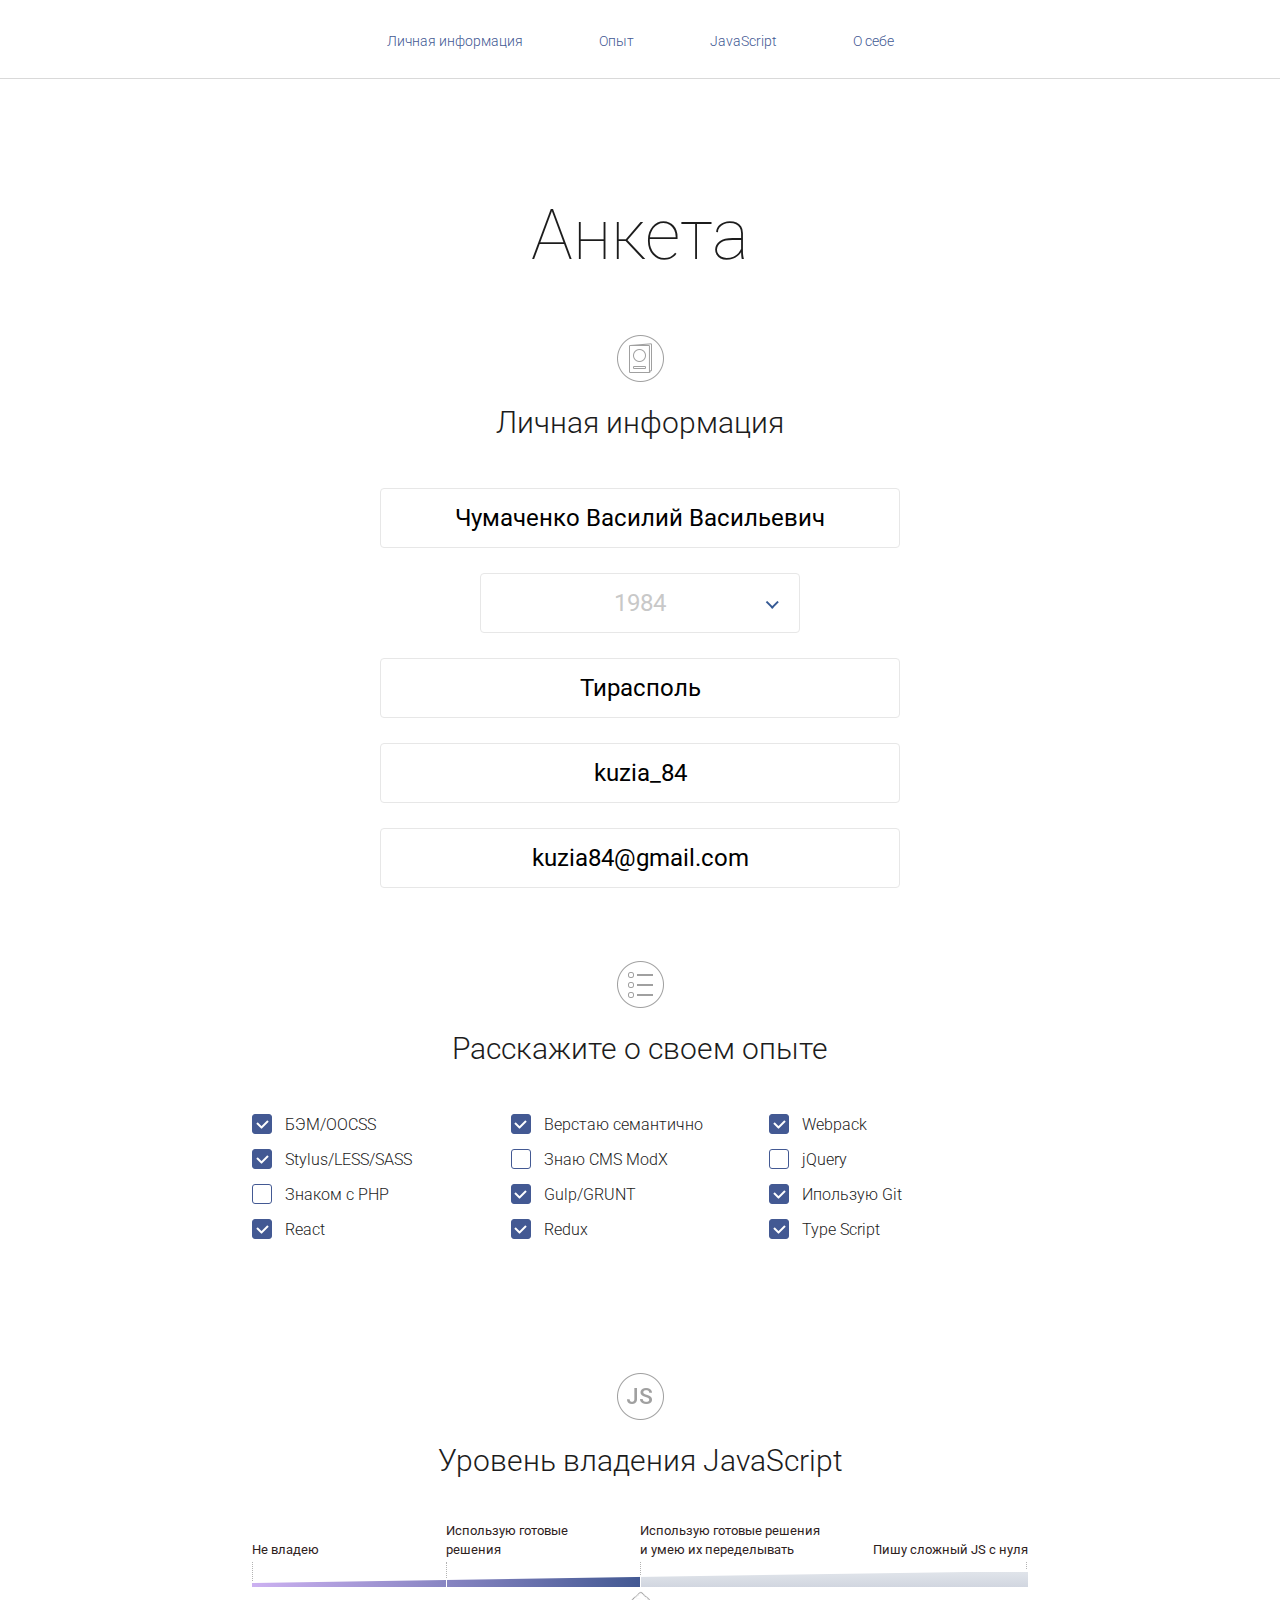
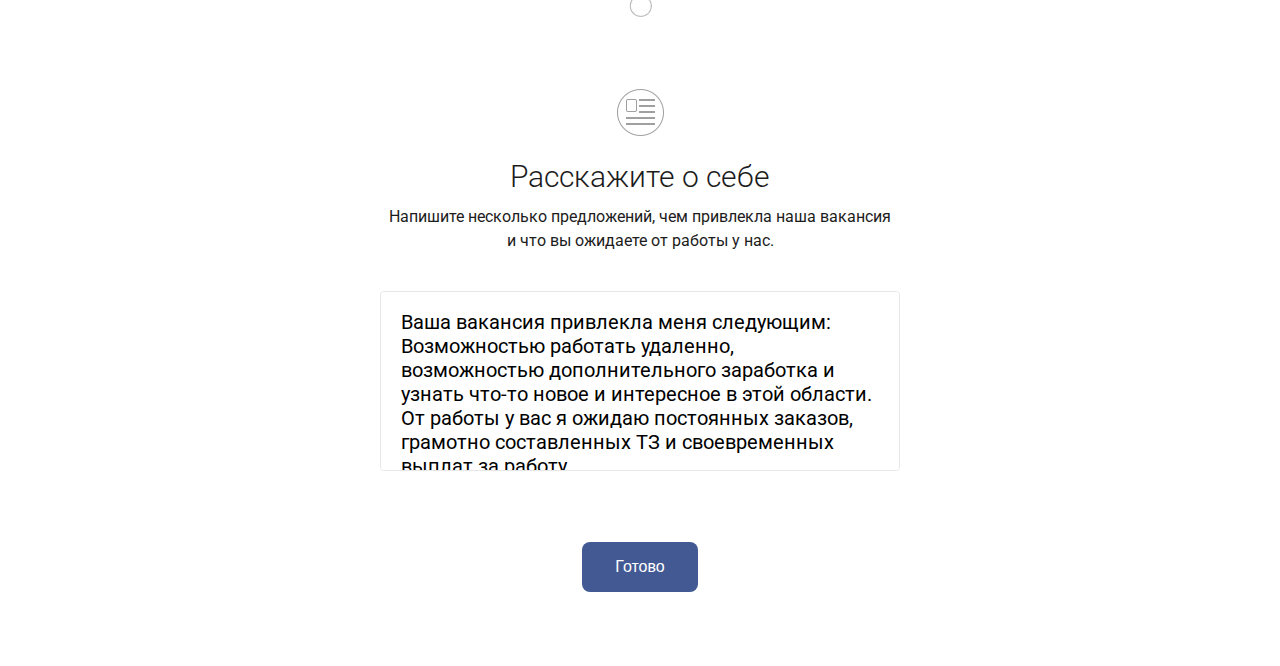
==== one-page.kz-test/index.html @ 06159cec "first commit" ====
<!DOCTYPE html><html lang="ru"><head>    <meta charset="UTF-8">    <meta name="viewport" content="width=device-width, initial-scale=1.0">    <title>One-page.kz test</title>    <link rel="icon" href="./favicon.ico" type="image/x-icon">    <link href="https://fonts.googleapis.com/css2?family=Montserrat:wght@400;500;600;700;800&display=swap"        rel="stylesheet">    <link rel="stylesheet" href="css/style.min.css"></head><body>    <header class="header">    <nav class="header__nav nav-header">        <div class="container">            <button class="nav-header__button burger-btn"><span class="nav-header__button--icon"></span></button>            <div class="nav-header__nav-container">                <ul class="nav-header__nav nav-list">                    <li class="nav-list__item">                        <a href="#" data-goto=".personal-info" class="nav-list__link">Личная информация</a>                    </li>                    <li class="nav-list__item">                        <a href="#" data-goto=".experience" class="nav-list__link">Опыт</a>                    </li>                    <li class="nav-list__item">                        <a href="#" data-goto=".js-exp" class="nav-list__link">JavaScript</a>                    </li>                    <li class="nav-list__item">                        <a href="#" data-goto=".about" class="nav-list__link">О себе</a>                    </li>                </ul>            </div>        </div>    </nav></header>    <main class="page-content">        <form class="main-form">            <section class="page-content__title">                <div class="container">                    <h1>Анкета</h1>                </div>            </section>            <section class="page-content__section content-section personal-info" id="info">                <div class="container">                    <div class="content-section__icon">                        <picture><source srcset="./img/icon1.webp" type="image/webp"><img src="./img/icon1.png" alt="personal info"></picture>                    </div>                    <div class="content-section__title">                        <h3>Личная информация</h3>                    </div>                    <div class="personal-info__form info-form">                        <div class="info-form__item">                            <input type="text" name="user-name" class="info-form__input" placeholder="ФИО"                                value="Чумаченко Василий Васильевич">                        </div>                        <div class="info-form__item">                            <div class="info-form__select custom-select">                                <select>                                    <option disabled>Год рождения</option>                                    <option value="1998">1998</option>                                    <option value="1997">1997</option>                                    <option value="1996">1996</option>                                    <option value="1995">1995</option>                                    <option value="1994">1994</option>                                    <option value="1993">1993</option>                                    <option value="1992">1992</option>                                    <option value="1991">1991</option>                                    <option value="1990">1900</option>                                    <option value="1989">1989</option>                                    <option value="1988">1988</option>                                    <option value="1987">1987</option>                                    <option value="1986">1986</option>                                    <option value="1985">1985</option>                                    <option selected value="1984">1984</option>                                </select>                            </div>                        </div>                        <div class="info-form__item">                            <input type="text" name="user-city" class="info-form__input" placeholder="Место проживания"                                value="Тирасполь">                        </div>                        <div class="info-form__item">                            <input type="text" name="user-skype" class="info-form__input" placeholder="Skype"                                value="kuzia_84">                        </div>                        <div class="info-form__item">                            <input type="email" name="user-email" class="info-form__input" placeholder="E-mail"                                value="kuzia84@gmail.com">                        </div>                    </div>                </div>            </section>            <section class="page-content__section content-section experience" id="exp">                <div class="container">                    <div class="content-section__icon">                        <picture><source srcset="./img/icon2.webp" type="image/webp"><img src="./img/icon2.png" alt="experience"></picture>                    </div>                    <div class="content-section__title">                        <h3>Расскажите о своем опыте</h3>                    </div>                    <div class="experience__form exp-form">                        <ul class="exp-form__list">                            <li class="exp-form__item">                                <div class="check">                                    <label class="check__label">                                        <input type="checkbox" value="bem" class="check__input" checked>                                        <span class="check__box"></span>                                        БЭМ/OOCSS                                    </label>                                </div>                            </li>                            <li class="exp-form__item">                                <div class="check">                                    <label class="check__label">                                        <input type="checkbox" value="semantic" class="check__input" checked>                                        <span class="check__box"></span>                                        Верстаю семантично                                    </label>                                </div>                            </li>                            <li class="exp-form__item">                                <div class="check">                                    <label class="check__label">                                        <input type="checkbox" value="webpack" class="check__input" checked>                                        <span class="check__box"></span>                                        Webpack                                    </label>                                </div>                            </li>                            <li class="exp-form__item">                                <div class="check">                                    <label class="check__label">                                        <input type="checkbox" value="sass" class="check__input" checked>                                        <span class="check__box"></span>                                        Stylus/LESS/SASS                                    </label>                                </div>                            </li>                            <li class="exp-form__item">                                <div class="check">                                    <label class="check__label">                                        <input type="checkbox" value="cms" class="check__input">                                        <span class="check__box"></span>                                        Знаю CMS ModX                                    </label>                                </div>                            </li>                            <li class="exp-form__item">                                <div class="check">                                    <label class="check__label">                                        <input type="checkbox" value="jquery" class="check__input">                                        <span class="check__box"></span>                                        jQuery                                    </label>                                </div>                            </li>                            <li class="exp-form__item">                                <div class="check">                                    <label class="check__label">                                        <input type="checkbox" value="php" class="check__input">                                        <span class="check__box"></span>                                        Знаком с PHP                                    </label>                                </div>                            </li>                            <li class="exp-form__item">                                <div class="check">                                    <label class="check__label">                                        <input type="checkbox" value="gulp" class="check__input" checked>                                        <span class="check__box"></span>                                        Gulp/GRUNT                                    </label>                                </div>                            </li>                            <li class="exp-form__item">                                <div class="check">                                    <label class="check__label">                                        <input type="checkbox" value="git" class="check__input" checked>                                        <span class="check__box"></span>                                        Ипользую Git                                    </label>                                </div>                            </li>                            <li class="exp-form__item">                                <div class="check">                                    <label class="check__label">                                        <input type="checkbox" value="react" class="check__input" checked>                                        <span class="check__box"></span>                                        React                                    </label>                                </div>                            </li>                            <li class="exp-form__item">                                <div class="check">                                    <label class="check__label">                                        <input type="checkbox" value="redux" class="check__input" checked>                                        <span class="check__box"></span>                                        Redux                                    </label>                                </div>                            </li>                            <li class="exp-form__item">                                <div class="check">                                    <label class="check__label">                                        <input type="checkbox" value="typescript" class="check__input" checked>                                        <span class="check__box"></span>                                        Type Script                                    </label>                                </div>                            </li>                        </ul>                    </div>                </div>            </section>            <section class="page-content__section content-section js-exp" id="js">                <div class="container">                    <div class="row">                        <div class="col">                            <div class="content-section__icon">                                <picture><source srcset="./img/icon3.webp" type="image/webp"><img src="./img/icon3.png" alt="js experience"></picture>                            </div>                            <div class="content-section__title">                                <h3>Уровень владения JavaScript</h3>                            </div>                            <div class="js-exp__description description-js">                                <ul class="description-js__list">                                    <li class="description-js__item">Не владею</li>                                    <li class="description-js__item">Использую готовые <br> решения</li>                                    <li class="description-js__item">                                        Использую готовые решения <br> и умею их переделывать                                    </li>                                    <li class="description-js__item">Пишу сложный JS с нуля</li>                                </ul>                            </div>                        </div>                        <div class="js-exp__range">                            <input type="text" class="js-range-slider" name="my_range" value="" />                        </div>                    </div>                </div>            </section>            <section class="page-content__section content-section about" id="about">                <div class="container">                    <div class="row">                        <div class="col">                            <div class="content-section__icon">                                <picture><source srcset="./img/icon4.webp" type="image/webp"><img src="./img/icon4.png" alt="about"></picture>                            </div>                            <div class="content-section__title">                                <h3>Расскажите о себе</h3>                            </div>                            <div class="about__note">Напишите несколько предложений, чем привлекла наша вакансия <br> и                                что вы ожидаете от работы у нас.                            </div>                            <div class="about__text-area">                                <textarea name="about" id="bout-text"                                    placeholder="Понравилась тем, что...">Ваша вакансия привлекла меня следующим: Возможностью работать удаленно, возможностью дополнительного заработка и узнать что-то новое и интересное в этой области. От работы у вас я ожидаю постоянных заказов, грамотно составленных ТЗ и своевременных выплат за работу</textarea>                            </div>                        </div>                    </div>                </div>            </section>            <div class="main-form__btn"><button type="submit" class="btn-primary">Готово</button></div>        </form>    </main>    <footer class="footer"></footer>        <!--jQuery-->    <script src="https://cdnjs.cloudflare.com/ajax/libs/jquery/3.4.1/jquery.min.js"></script>    <script src="js/script.min.js"></script></body></html>
---- one-page.kz-test/css/style.min.css ----
@charset "UTF-8";@import url('https://fonts.googleapis.com/css2?family=Roboto:wght@100; 300;400&display=swap');.irs{position:relative;display:block;-webkit-touch-callout:none;-webkit-user-select:none;-moz-user-select:none;-ms-user-select:none;user-select:none;font-size:12px;font-family:Arial,sans-serif}.irs-line{position:relative;display:block;overflow:hidden;outline:0!important}.irs-bar{position:absolute;display:block;left:0;width:0}.irs-shadow{position:absolute;display:none;left:0;width:0}.irs-handle{position:absolute;display:block;box-sizing:border-box;cursor:default;z-index:1}.irs-handle.type_last{z-index:2}.irs-max,.irs-min{position:absolute;display:block;cursor:default}.irs-min{left:0}.irs-max{right:0}.irs-from,.irs-single,.irs-to{position:absolute;display:block;top:0;left:0;cursor:default;white-space:nowrap}.irs-grid{position:absolute;display:none;bottom:0;left:0;width:100%;height:20px}.irs-with-grid .irs-grid{display:block}.irs-grid-pol{position:absolute;top:0;left:0;width:1px;height:8px;background:#000}.irs-grid-pol.small{height:4px}.irs-grid-text{position:absolute;bottom:0;left:0;white-space:nowrap;text-align:center;font-size:9px;line-height:9px;padding:0 3px;color:#000}.irs-disable-mask{position:absolute;display:block;top:0;left:-1%;width:102%;height:100%;cursor:default;background:rgba(0,0,0,0);z-index:2}.lt-ie9 .irs-disable-mask{background:#000;cursor:not-allowed}.irs-disabled{opacity:.4}.irs-hidden-input{position:absolute!important;display:block!important;top:0!important;left:0!important;width:0!important;height:0!important;font-size:0!important;line-height:0!important;padding:0!important;margin:0!important;overflow:hidden;outline:0!important;z-index:-9999!important;background:0 0!important;border-style:solid!important;border-color:transparent!important}.irs--flat{height:40px}.irs--flat.irs-with-grid{height:60px}.irs--flat .irs-line{top:25px;height:12px;background-color:#e1e4e9;border-radius:4px}.irs--flat .irs-bar{top:25px;height:12px;background-color:#ed5565}.irs--flat .irs-bar--single{border-radius:4px 0 0 4px}.irs--flat .irs-shadow{height:1px;bottom:16px;background-color:#e1e4e9}.irs--flat .irs-handle{top:22px;width:16px;height:18px;background-color:transparent}.irs--flat .irs-handle>i:first-child{position:absolute;display:block;top:0;left:50%;width:2px;height:100%;margin-left:-1px;background-color:#da4453}.irs--flat .irs-handle.state_hover>i:first-child,.irs--flat .irs-handle:hover>i:first-child{background-color:#a43540}.irs--flat .irs-max,.irs--flat .irs-min{top:0;padding:1px 3px;color:#999;font-size:10px;line-height:1.333;text-shadow:none;background-color:#e1e4e9;border-radius:4px}.irs--flat .irs-from,.irs--flat .irs-single,.irs--flat .irs-to{color:#fff;font-size:10px;line-height:1.333;text-shadow:none;padding:1px 5px;background-color:#ed5565;border-radius:4px}.irs--flat .irs-from:before,.irs--flat .irs-single:before,.irs--flat .irs-to:before{position:absolute;display:block;content:"";bottom:-6px;left:50%;width:0;height:0;margin-left:-3px;overflow:hidden;border:3px solid transparent;border-top-color:#ed5565}.irs--flat .irs-grid-pol{background-color:#e1e4e9}.irs--flat .irs-grid-text{color:#999}.irs--big{height:55px}.irs--big.irs-with-grid{height:70px}.irs--big .irs-line{top:33px;height:12px;background-color:#fff;background:linear-gradient(to bottom,#ddd -50%,#fff 150%);border:1px solid #ccc;border-radius:12px}.irs--big .irs-bar{top:33px;height:12px;background-color:#92bce0;border:1px solid #428bca;background:linear-gradient(to bottom,#fff 0,#428bca 30%,#b9d4ec 100%);box-shadow:inset 0 0 1px 1px rgba(255,255,255,.5)}.irs--big .irs-bar--single{border-radius:12px 0 0 12px}.irs--big .irs-shadow{height:1px;bottom:16px;background-color:rgba(66,139,202,.5)}.irs--big .irs-handle{top:25px;width:30px;height:30px;border:1px solid rgba(0,0,0,.3);background-color:#cbcfd5;background:linear-gradient(to bottom,#fff 0,#b4b9be 30%,#fff 100%);box-shadow:1px 1px 2px rgba(0,0,0,.2),inset 0 0 3px 1px #fff;border-radius:30px}.irs--big .irs-handle.state_hover,.irs--big .irs-handle:hover{border-color:rgba(0,0,0,.45);background-color:#939ba7;background:linear-gradient(to bottom,#fff 0,#919ba5 30%,#fff 100%)}.irs--big .irs-max,.irs--big .irs-min{top:0;padding:1px 5px;color:#fff;text-shadow:none;background-color:#9f9f9f;border-radius:3px}.irs--big .irs-from,.irs--big .irs-single,.irs--big .irs-to{color:#fff;text-shadow:none;padding:1px 5px;background-color:#428bca;background:linear-gradient(to bottom,#428bca 0,#3071a9 100%);border-radius:3px}.irs--big .irs-grid-pol{background-color:#428bca}.irs--big .irs-grid-text{color:#428bca}.irs--modern{height:55px}.irs--modern.irs-with-grid{height:55px}.irs--modern .irs-line{top:25px;height:5px;background-color:#d1d6e0;background:linear-gradient(to bottom,#e0e4ea 0,#d1d6e0 100%);border:1px solid #a3adc1;border-bottom-width:0;border-radius:5px}.irs--modern .irs-bar{top:25px;height:5px;background:#20b426;background:linear-gradient(to bottom,#20b426 0,#18891d 100%)}.irs--modern .irs-bar--single{border-radius:5px 0 0 5px}.irs--modern .irs-shadow{height:1px;bottom:21px;background-color:rgba(209,214,224,.5)}.irs--modern .irs-handle{top:37px;width:12px;height:13px;border:1px solid #a3adc1;border-top-width:0;box-shadow:1px 1px 1px rgba(0,0,0,.1);border-radius:0 0 3px 3px}.irs--modern .irs-handle>i:nth-child(1){position:absolute;display:block;top:-4px;left:1px;width:6px;height:6px;border:1px solid #a3adc1;background:#fff;transform:rotate(45deg)}.irs--modern .irs-handle>i:nth-child(2){position:absolute;display:block;box-sizing:border-box;top:0;left:0;width:10px;height:12px;background:#e9e6e6;background:linear-gradient(to bottom,#fff 0,#e9e6e6 100%);border-radius:0 0 3px 3px}.irs--modern .irs-handle>i:nth-child(3){position:absolute;display:block;box-sizing:border-box;top:3px;left:3px;width:4px;height:5px;border-left:1px solid #a3adc1;border-right:1px solid #a3adc1}.irs--modern .irs-handle.state_hover,.irs--modern .irs-handle:hover{border-color:#7685a2;background:#c3c7cd;background:linear-gradient(to bottom,#fff 0,#919ba5 30%,#fff 100%)}.irs--modern .irs-handle.state_hover>i:nth-child(1),.irs--modern .irs-handle:hover>i:nth-child(1){border-color:#7685a2}.irs--modern .irs-handle.state_hover>i:nth-child(3),.irs--modern .irs-handle:hover>i:nth-child(3){border-color:#48536a}.irs--modern .irs-max,.irs--modern .irs-min{top:0;font-size:10px;line-height:1.333;text-shadow:none;padding:1px 5px;color:#fff;background-color:#d1d6e0;border-radius:5px}.irs--modern .irs-from,.irs--modern .irs-single,.irs--modern .irs-to{font-size:10px;line-height:1.333;text-shadow:none;padding:1px 5px;background-color:#20b426;color:#fff;border-radius:5px}.irs--modern .irs-from:before,.irs--modern .irs-single:before,.irs--modern .irs-to:before{position:absolute;display:block;content:"";bottom:-6px;left:50%;width:0;height:0;margin-left:-3px;overflow:hidden;border:3px solid transparent;border-top-color:#20b426}.irs--modern .irs-grid{height:25px}.irs--modern .irs-grid-pol{background-color:#dedede}.irs--modern .irs-grid-text{color:silver;font-size:13px}.irs--sharp{height:50px;font-size:12px;line-height:1}.irs--sharp.irs-with-grid{height:57px}.irs--sharp .irs-line{top:30px;height:2px;background-color:#000;border-radius:2px}.irs--sharp .irs-bar{top:30px;height:2px;background-color:#ee22fa}.irs--sharp .irs-bar--single{border-radius:2px 0 0 2px}.irs--sharp .irs-shadow{height:1px;bottom:21px;background-color:rgba(0,0,0,.5)}.irs--sharp .irs-handle{top:25px;width:10px;height:10px;background-color:#a804b2}.irs--sharp .irs-handle>i:first-child{position:absolute;display:block;top:100%;left:0;width:0;height:0;border:5px solid transparent;border-top-color:#a804b2}.irs--sharp .irs-handle.state_hover,.irs--sharp .irs-handle:hover{background-color:#000}.irs--sharp .irs-handle.state_hover>i:first-child,.irs--sharp .irs-handle:hover>i:first-child{border-top-color:#000}.irs--sharp .irs-max,.irs--sharp .irs-min{color:#fff;font-size:14px;line-height:1;top:0;padding:3px 4px;opacity:.4;background-color:#a804b2;border-radius:2px}.irs--sharp .irs-from,.irs--sharp .irs-single,.irs--sharp .irs-to{font-size:14px;line-height:1;text-shadow:none;padding:3px 4px;background-color:#a804b2;color:#fff;border-radius:2px}.irs--sharp .irs-from:before,.irs--sharp .irs-single:before,.irs--sharp .irs-to:before{position:absolute;display:block;content:"";bottom:-6px;left:50%;width:0;height:0;margin-left:-3px;overflow:hidden;border:3px solid transparent;border-top-color:#a804b2}.irs--sharp .irs-grid{height:25px}.irs--sharp .irs-grid-pol{background-color:#dedede}.irs--sharp .irs-grid-text{color:silver;font-size:13px}.irs--round{height:50px}.irs--round.irs-with-grid{height:65px}.irs--round .irs-line{top:36px;height:4px;background-color:#dee4ec;border-radius:4px}.irs--round .irs-bar{top:36px;height:4px;background-color:#006cfa}.irs--round .irs-bar--single{border-radius:4px 0 0 4px}.irs--round .irs-shadow{height:4px;bottom:21px;background-color:rgba(222,228,236,.5)}.irs--round .irs-handle{top:26px;width:24px;height:24px;border:4px solid #006cfa;background-color:#fff;border-radius:24px;box-shadow:0 1px 3px rgba(0,0,255,.3)}.irs--round .irs-handle.state_hover,.irs--round .irs-handle:hover{background-color:#f0f6ff}.irs--round .irs-max,.irs--round .irs-min{color:#333;font-size:14px;line-height:1;top:0;padding:3px 5px;background-color:rgba(0,0,0,.1);border-radius:4px}.irs--round .irs-from,.irs--round .irs-single,.irs--round .irs-to{font-size:14px;line-height:1;text-shadow:none;padding:3px 5px;background-color:#006cfa;color:#fff;border-radius:4px}.irs--round .irs-from:before,.irs--round .irs-single:before,.irs--round .irs-to:before{position:absolute;display:block;content:"";bottom:-6px;left:50%;width:0;height:0;margin-left:-3px;overflow:hidden;border:3px solid transparent;border-top-color:#006cfa}.irs--round .irs-grid{height:25px}.irs--round .irs-grid-pol{background-color:#dedede}.irs--round .irs-grid-text{color:silver;font-size:13px}.irs--square{height:50px}.irs--square.irs-with-grid{height:60px}.irs--square .irs-line{top:31px;height:4px;background-color:#dedede}.irs--square .irs-bar{top:31px;height:4px;background-color:#000}.irs--square .irs-shadow{height:2px;bottom:21px;background-color:#dedede}.irs--square .irs-handle{top:25px;width:16px;height:16px;border:3px solid #000;background-color:#fff;transform:rotate(45deg)}.irs--square .irs-handle.state_hover,.irs--square .irs-handle:hover{background-color:#f0f6ff}.irs--square .irs-max,.irs--square .irs-min{color:#333;font-size:14px;line-height:1;top:0;padding:3px 5px;background-color:rgba(0,0,0,.1)}.irs--square .irs-from,.irs--square .irs-single,.irs--square .irs-to{font-size:14px;line-height:1;text-shadow:none;padding:3px 5px;background-color:#000;color:#fff}.irs--square .irs-grid{height:25px}.irs--square .irs-grid-pol{background-color:#dedede}.irs--square .irs-grid-text{color:silver;font-size:11px}:root{--white:#fff;--black:#000;--black-text:#1c1c1c;--brown-text:#2e211c;--blue:#435993;--light-blue:#e9efff;--gray:#d9d9d9;--gray2:#b3b3b3;--gray-text:#c8c8c8;--light-gray:#e7e7e7}body{font-family:Roboto,sans-serif;margin:0;padding:0;line-height:1;color:#1c1c1c;background:#fff}li,p,ul{list-style:none;margin:0;padding:0}img{max-width:100%}a{color:#435993;transition:.3s ease-in-out}a:active{color:#1c1c1c}*{box-sizing:border-box}.container{width:100%;margin:0 auto;padding:0 8px}.page-content__title{padding-top:121px}.page-content__title h1{text-align:center;font-size:70px;font-weight:100;line-height:1;margin:0}.main-form{padding-bottom:74px}.main-form__btn{text-align:center}.btn-primary{font-size:16px;font-weight:300;color:#fff;background-color:#435993;border:none;border-radius:8px;height:50px;padding:0 33px;cursor:pointer}.content-section__icon{text-align:center;margin-bottom:23px}.content-section__title h3{font-size:30px;font-weight:300;text-align:center;line-height:1;margin:0}.personal-info{padding-top:65px}.personal-info__form{max-width:520px;margin:50px auto 0}.info-form__item{margin-bottom:25px}.info-form__input{width:100%;height:60px;border:1px solid #e7e7e7;border-radius:4px;text-align:center;font-size:24px;font-family:Roboto,sans-serif}.info-form__input::-moz-placeholder{color:#c8c8c8;opacity:1}.info-form__input:-ms-input-placeholder{color:#c8c8c8;opacity:1}.info-form__input::-ms-input-placeholder{color:#c8c8c8;opacity:1}.info-form__input::placeholder{color:#c8c8c8;opacity:1}.info-form__input:-ms-input-placeholder{color:#c8c8c8}.info-form__input::-ms-input-placeholder{color:#c8c8c8}.info-form__select{max-width:320px;margin:0 auto}.custom-select{position:relative;font-family:Roboto,sans-serif}.custom-select select{display:none}.select-selected{background-color:#fff}.select-selected:after{position:absolute;content:"";top:26px;right:20px;width:14px;height:9px;background:url(../img/arr-d.png) center/cover no-repeat;transition:.3s ease-in-out}.select-selected.select-arrow-active:after{transform:rotate(180deg)}.select-selected{height:60px;border:1px solid #e7e7e7;border-radius:4px;display:flex;align-items:center;justify-content:center;font-size:24px;color:#c8c8c8;cursor:pointer;z-index:100;position:relative}.select-items div{color:#435993;font-size:20px;font-weight:300;line-height:36px;text-align:center;padding:0;cursor:pointer}.select-items{position:absolute;top:calc(100% + 1px);left:0;right:0;z-index:99;border-radius:4px;box-shadow:3px 0 8px rgba(0,0,0,.2);background-color:#fff;padding:26px 6px}.select-items-wrapper{max-height:248px;overflow:auto;scrollbar-width:thin;scrollbar-color:#d9d9d9 #fff}.select-items-wrapper::-webkit-scrollbar{width:4px}.select-items-wrapper::-webkit-scrollbar-track{background:#fff}.select-items-wrapper::-webkit-scrollbar-thumb{background-color:#d9d9d9;border-radius:20px}.select-hide{display:none}.experience{padding-top:48px}.experience__form{margin-top:43px}.exp-form__list{display:flex;flex-wrap:wrap}.exp-form__item{flex:0 0 33.333333333%}.check__label{position:relative;display:inline-block;padding-left:33px;font-size:16px;font-weight:300;line-height:35px;cursor:pointer}.check__label:hover .check__box{background-color:#e9efff}.check__box{position:absolute;margin-left:-33px;margin-top:7px;width:20px;height:20px;border:1px solid #435993;border-radius:3px;transition:.3s ease-in-out;background:center #fff}.check__input{position:absolute;width:1px;height:1px;margin:-1px;border:0;padding:0;clip:rect(0 0 0 0);overflow:hidden}.check__input:checked+.check__box{background:url(../img/ch-box.png) center no-repeat #435993}.check__input:focus+.check__box{box-shadow:0 0 0 1px #1c1c1c}.js-exp{padding-top:126px}.js-exp__description{margin-top:45px}.js-exp__range{position:relative;margin-top:-12px}.js-exp__range::before{content:"";position:absolute;top:24px;width:auto;max-width:100%;height:0;border-top:12px solid #fff;border-right:776px solid transparent;z-index:1}.js-exp__range input[type=range]{width:100%}.js-exp__range .irs--modern .irs-bar,.js-exp__range .irs--modern .irs-line{border:none;height:15px;border-radius:0}.js-exp__range .irs--modern .irs-line{background-color:#c8c8c8}.js-exp__range .irs--modern .irs-bar{background:linear-gradient(to right,#ccb1f1 0,#435993 100%)}.js-exp__range .irs--modern .irs-handle{top:29px;width:23px;height:26px;border:none;box-shadow:none;position:relative;background:url(../img/range.png) center/cover no-repeat}.js-exp__range .irs--modern .irs-handle i{display:none}.description-js__list{display:flex}.description-js__item{flex:0 0 25%;font-size:13px;line-height:19px;color:#2e211c;display:flex;align-items:flex-end;position:relative}.description-js__item::before{content:"";position:absolute;top:calc(100% + 3px);width:1px;height:19px;border-left:1px dotted #b3b3b3;z-index:10}.description-js__item:nth-child(2)::before{height:16px}.description-js__item:nth-child(2)::after{content:"";position:absolute;left:0;top:calc(100% + 3px);width:1px;height:25px;background-color:#fff;z-index:9}.description-js__item:nth-child(3)::before{height:13px}.description-js__item:nth-child(3)::after{content:"";position:absolute;left:0;top:calc(100% + 3px);width:1px;height:25px;background-color:#fff;z-index:9}.description-js__item:nth-child(4)::before{height:7px;right:0}.description-js__item:last-child{justify-content:flex-end}.about{padding-top:87px}.about__note{font-size:16px;line-height:24px;text-align:center;margin-top:13px}.about__text-area{max-width:520px;margin:38px auto 68px}.about__text-area textarea{font-family:Roboto,sans-serif;font-size:20px;padding:18px 20px;width:100%;resize:none;height:180px;border:1px solid #e7e7e7;border-radius:4px}.header{border-bottom:1px solid #d9d9d9;padding:26px 0 22px}.nav-header__button{display:none;border:1px solid #d9d9d9;border-radius:4px;padding:12px 6px;background-color:#fff;align-items:center;justify-content:center;cursor:pointer}.nav-header__button.active .nav-header__button--icon{background-color:transparent}.nav-header__button.active .nav-header__button--icon::before{transform:rotate(45deg);top:0}.nav-header__button.active .nav-header__button--icon::after{transform:rotate(-45deg);bottom:0}.nav-header__button--icon{position:relative;display:block;width:14px;height:2px;background-color:#e7e7e7}.nav-header__button--icon::after,.nav-header__button--icon::before{position:absolute;content:"";width:14px;height:2px;background-color:#e7e7e7;left:0;transition:.3s ease-in-out}.nav-header__button--icon::before{top:-6px}.nav-header__button--icon::after{bottom:-6px}.nav-list{position:relative;display:flex;flex-wrap:wrap;align-items:center;justify-content:center}.nav-list__item{margin:0 30px}.nav-list__link{color:var(--blue);font-size:14px;font-weight:300;text-decoration:none;padding:8px;display:block}.nav-list__link:hover{color:#1c1c1c}.nav-list__link.active{color:#1c1c1c}@media (min-width:800px){.container{max-width:792px}}@media (max-width:992px){.nav-header__button{display:inline-flex}.nav-header__nav-container{display:none}.nav-header__nav-container.show{display:block}.nav-list__item{margin:0 8px;flex:1 1 100%}.nav-list__link{text-align:center}}@media (max-width:768px){.js-exp__range::before{border-right:calc(100vw - 16px) solid transparent}}@media (max-width:568px){.exp-form__item{flex:0 0 50%}}@media (max-width:414px){.description-js__item{font-size:10px;line-height:1.4;padding-right:5px}}@media (max-width:400px){.exp-form__item{flex:1 1 100%}}.webp .select-selected:after{background:url(../img/arr-d.webp) center/cover no-repeat}.webp .check__input:checked+.check__box{background:url(../img/ch-box.webp) center no-repeat #435993}.webp .js-exp__range .irs--modern .irs-handle{background:url(../img/range.webp) center/cover no-repeat}
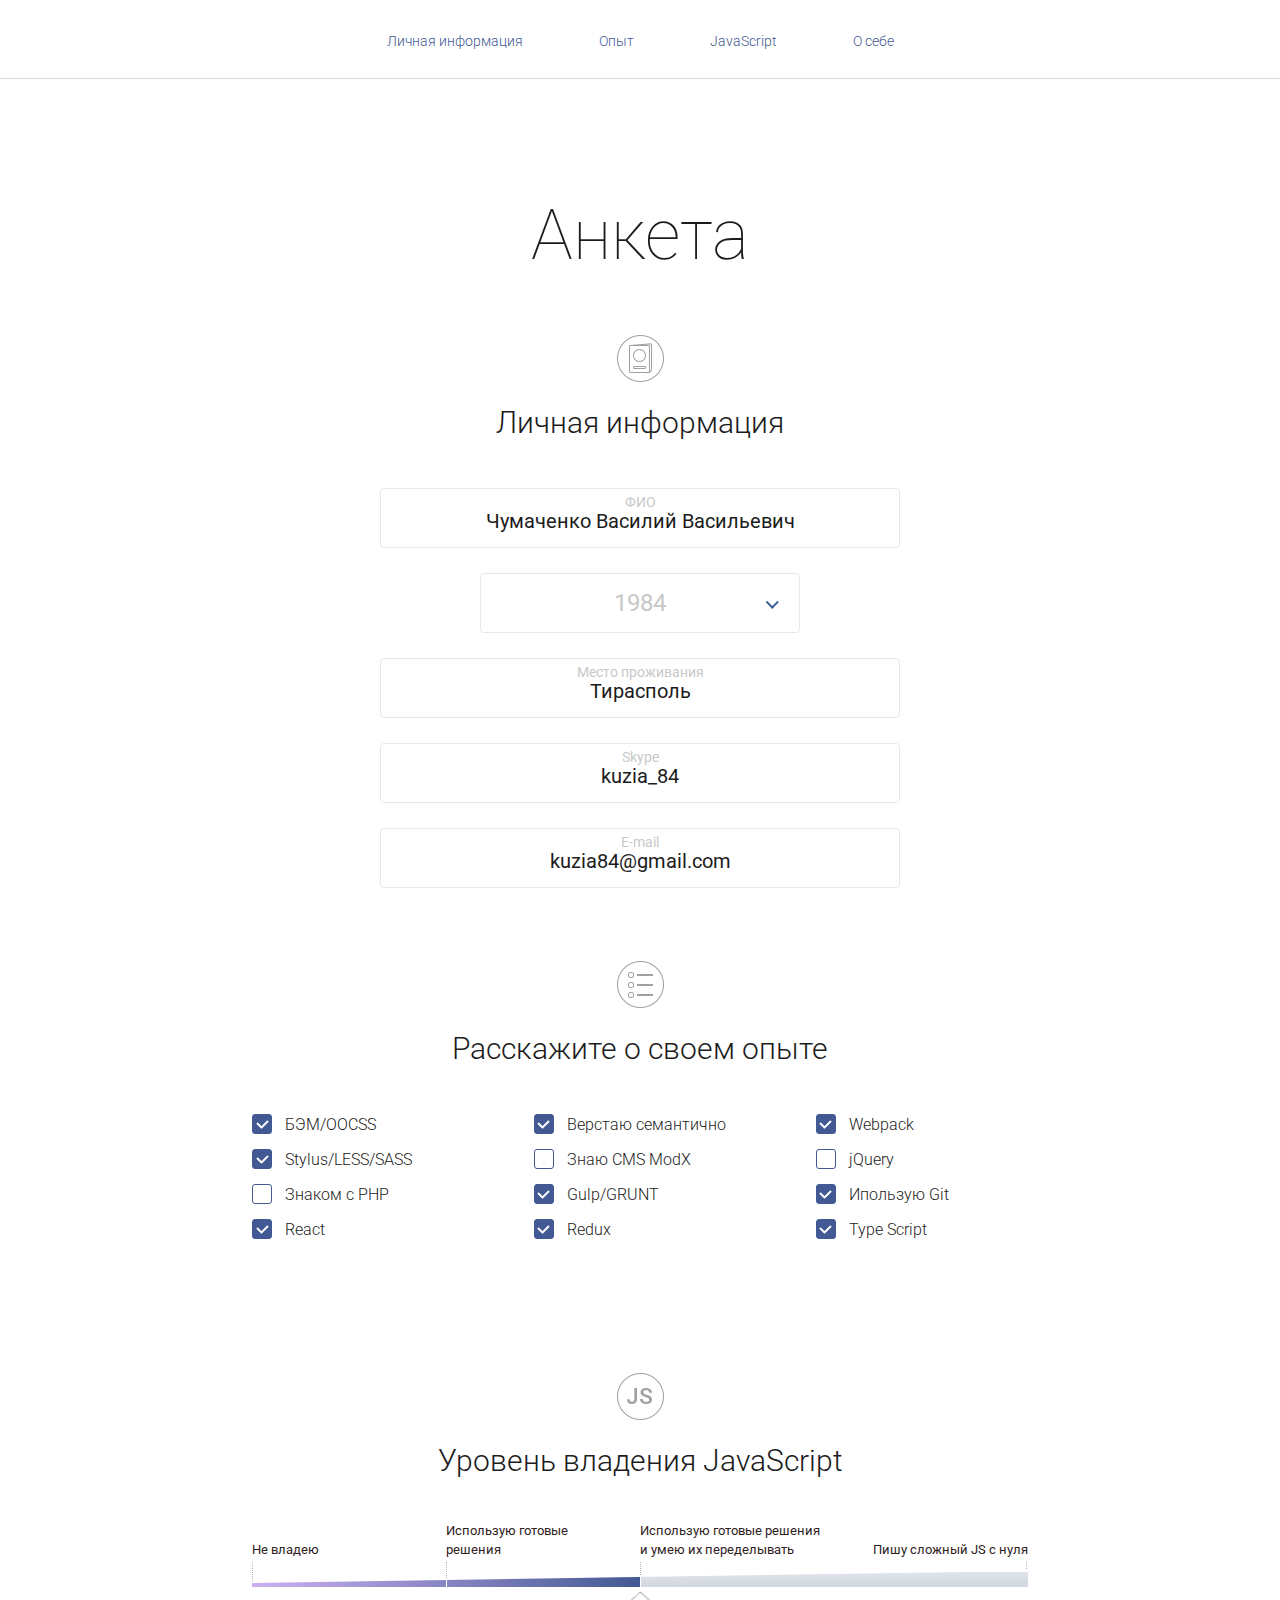
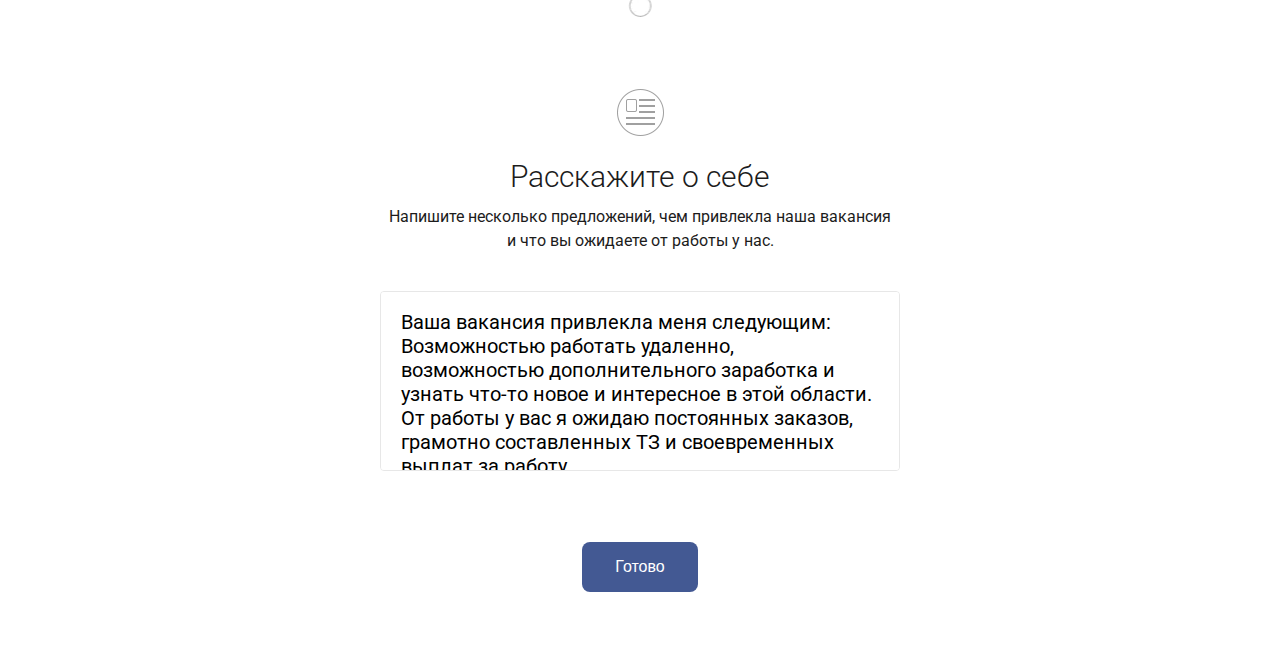
==== commit 848611d1: "bug fixed:" ====
--- a/one-page.kz-test/index.html
+++ b/one-page.kz-test/index.html
@@ -52,8 +52,9 @@
                     </div>                     <div class="personal-info__form info-form">                         <div class="info-form__item">-                            <input type="text" name="user-name" class="info-form__input" placeholder="ФИО"-                                value="Чумаченко Василий Васильевич">+                            <input type="text" name="user-name" class="info-form__input"+                                value="Чумаченко Василий Васильевич" id="user-name-input" placeholder=" ">+                            <label for="user-name-input" class="info-form__label">ФИО</label>                         </div>                         <div class="info-form__item">                             <div class="info-form__select custom-select">@@ -78,16 +79,19 @@
                             </div>                         </div>                         <div class="info-form__item">-                            <input type="text" name="user-city" class="info-form__input" placeholder="Место проживания"-                                value="Тирасполь">-                        </div>-                        <div class="info-form__item">-                            <input type="text" name="user-skype" class="info-form__input" placeholder="Skype"-                                value="kuzia_84">-                        </div>-                        <div class="info-form__item">-                            <input type="email" name="user-email" class="info-form__input" placeholder="E-mail"-                                value="kuzia84@gmail.com">+                            <input type="text" name="user-city" class="info-form__input" value="Тирасполь"+                                id="user-city-input" placeholder=" ">+                            <label for="user-city-input" class="info-form__label">Место проживания</label>+                        </div>+                        <div class="info-form__item">+                            <input type="text" name="user-skype" class="info-form__input" value="kuzia_84"+                                id="user-skype-input" placeholder=" ">+                            <label for="user-skype-input" class="info-form__label">Skype</label>+                        </div>+                        <div class="info-form__item">+                            <input type="email" name="user-email" class="info-form__input" value="kuzia84@gmail.com"+                                id="user-email-input" placeholder=" ">+                            <label for="user-email-input" class="info-form__label">E-mail</label>                         </div>                     </div>                 </div>@@ -226,12 +230,12 @@
                             </div>                             <div class="js-exp__description description-js">                                 <ul class="description-js__list">-                                    <li class="description-js__item">Не владею</li>-                                    <li class="description-js__item">Использую готовые <br> решения</li>-                                    <li class="description-js__item">+                                    <li class="description-js__item" data-skill="1">Не владею</li>+                                    <li class="description-js__item" data-skill="2">Использую готовые <br> решения</li>+                                    <li class="description-js__item" data-skill="3">                                         Использую готовые решения <br> и умею их переделывать                                     </li>-                                    <li class="description-js__item">Пишу сложный JS с нуля</li>+                                    <li class="description-js__item" data-skill="4">Пишу сложный JS с нуля</li>                                 </ul>                             </div>                         </div>--- a/one-page.kz-test/css/style.min.css
+++ b/one-page.kz-test/css/style.min.css
@@ -1 +1 @@
-@charset "UTF-8";@import url('https://fonts.googleapis.com/css2?family=Roboto:wght@100; 300;400&display=swap');.irs{position:relative;display:block;-webkit-touch-callout:none;-webkit-user-select:none;-moz-user-select:none;-ms-user-select:none;user-select:none;font-size:12px;font-family:Arial,sans-serif}.irs-line{position:relative;display:block;overflow:hidden;outline:0!important}.irs-bar{position:absolute;display:block;left:0;width:0}.irs-shadow{position:absolute;display:none;left:0;width:0}.irs-handle{position:absolute;display:block;box-sizing:border-box;cursor:default;z-index:1}.irs-handle.type_last{z-index:2}.irs-max,.irs-min{position:absolute;display:block;cursor:default}.irs-min{left:0}.irs-max{right:0}.irs-from,.irs-single,.irs-to{position:absolute;display:block;top:0;left:0;cursor:default;white-space:nowrap}.irs-grid{position:absolute;display:none;bottom:0;left:0;width:100%;height:20px}.irs-with-grid .irs-grid{display:block}.irs-grid-pol{position:absolute;top:0;left:0;width:1px;height:8px;background:#000}.irs-grid-pol.small{height:4px}.irs-grid-text{position:absolute;bottom:0;left:0;white-space:nowrap;text-align:center;font-size:9px;line-height:9px;padding:0 3px;color:#000}.irs-disable-mask{position:absolute;display:block;top:0;left:-1%;width:102%;height:100%;cursor:default;background:rgba(0,0,0,0);z-index:2}.lt-ie9 .irs-disable-mask{background:#000;cursor:not-allowed}.irs-disabled{opacity:.4}.irs-hidden-input{position:absolute!important;display:block!important;top:0!important;left:0!important;width:0!important;height:0!important;font-size:0!important;line-height:0!important;padding:0!important;margin:0!important;overflow:hidden;outline:0!important;z-index:-9999!important;background:0 0!important;border-style:solid!important;border-color:transparent!important}.irs--flat{height:40px}.irs--flat.irs-with-grid{height:60px}.irs--flat .irs-line{top:25px;height:12px;background-color:#e1e4e9;border-radius:4px}.irs--flat .irs-bar{top:25px;height:12px;background-color:#ed5565}.irs--flat .irs-bar--single{border-radius:4px 0 0 4px}.irs--flat .irs-shadow{height:1px;bottom:16px;background-color:#e1e4e9}.irs--flat .irs-handle{top:22px;width:16px;height:18px;background-color:transparent}.irs--flat .irs-handle>i:first-child{position:absolute;display:block;top:0;left:50%;width:2px;height:100%;margin-left:-1px;background-color:#da4453}.irs--flat .irs-handle.state_hover>i:first-child,.irs--flat .irs-handle:hover>i:first-child{background-color:#a43540}.irs--flat .irs-max,.irs--flat .irs-min{top:0;padding:1px 3px;color:#999;font-size:10px;line-height:1.333;text-shadow:none;background-color:#e1e4e9;border-radius:4px}.irs--flat .irs-from,.irs--flat .irs-single,.irs--flat .irs-to{color:#fff;font-size:10px;line-height:1.333;text-shadow:none;padding:1px 5px;background-color:#ed5565;border-radius:4px}.irs--flat .irs-from:before,.irs--flat .irs-single:before,.irs--flat .irs-to:before{position:absolute;display:block;content:"";bottom:-6px;left:50%;width:0;height:0;margin-left:-3px;overflow:hidden;border:3px solid transparent;border-top-color:#ed5565}.irs--flat .irs-grid-pol{background-color:#e1e4e9}.irs--flat .irs-grid-text{color:#999}.irs--big{height:55px}.irs--big.irs-with-grid{height:70px}.irs--big .irs-line{top:33px;height:12px;background-color:#fff;background:linear-gradient(to bottom,#ddd -50%,#fff 150%);border:1px solid #ccc;border-radius:12px}.irs--big .irs-bar{top:33px;height:12px;background-color:#92bce0;border:1px solid #428bca;background:linear-gradient(to bottom,#fff 0,#428bca 30%,#b9d4ec 100%);box-shadow:inset 0 0 1px 1px rgba(255,255,255,.5)}.irs--big .irs-bar--single{border-radius:12px 0 0 12px}.irs--big .irs-shadow{height:1px;bottom:16px;background-color:rgba(66,139,202,.5)}.irs--big .irs-handle{top:25px;width:30px;height:30px;border:1px solid rgba(0,0,0,.3);background-color:#cbcfd5;background:linear-gradient(to bottom,#fff 0,#b4b9be 30%,#fff 100%);box-shadow:1px 1px 2px rgba(0,0,0,.2),inset 0 0 3px 1px #fff;border-radius:30px}.irs--big .irs-handle.state_hover,.irs--big .irs-handle:hover{border-color:rgba(0,0,0,.45);background-color:#939ba7;background:linear-gradient(to bottom,#fff 0,#919ba5 30%,#fff 100%)}.irs--big .irs-max,.irs--big .irs-min{top:0;padding:1px 5px;color:#fff;text-shadow:none;background-color:#9f9f9f;border-radius:3px}.irs--big .irs-from,.irs--big .irs-single,.irs--big .irs-to{color:#fff;text-shadow:none;padding:1px 5px;background-color:#428bca;background:linear-gradient(to bottom,#428bca 0,#3071a9 100%);border-radius:3px}.irs--big .irs-grid-pol{background-color:#428bca}.irs--big .irs-grid-text{color:#428bca}.irs--modern{height:55px}.irs--modern.irs-with-grid{height:55px}.irs--modern .irs-line{top:25px;height:5px;background-color:#d1d6e0;background:linear-gradient(to bottom,#e0e4ea 0,#d1d6e0 100%);border:1px solid #a3adc1;border-bottom-width:0;border-radius:5px}.irs--modern .irs-bar{top:25px;height:5px;background:#20b426;background:linear-gradient(to bottom,#20b426 0,#18891d 100%)}.irs--modern .irs-bar--single{border-radius:5px 0 0 5px}.irs--modern .irs-shadow{height:1px;bottom:21px;background-color:rgba(209,214,224,.5)}.irs--modern .irs-handle{top:37px;width:12px;height:13px;border:1px solid #a3adc1;border-top-width:0;box-shadow:1px 1px 1px rgba(0,0,0,.1);border-radius:0 0 3px 3px}.irs--modern .irs-handle>i:nth-child(1){position:absolute;display:block;top:-4px;left:1px;width:6px;height:6px;border:1px solid #a3adc1;background:#fff;transform:rotate(45deg)}.irs--modern .irs-handle>i:nth-child(2){position:absolute;display:block;box-sizing:border-box;top:0;left:0;width:10px;height:12px;background:#e9e6e6;background:linear-gradient(to bottom,#fff 0,#e9e6e6 100%);border-radius:0 0 3px 3px}.irs--modern .irs-handle>i:nth-child(3){position:absolute;display:block;box-sizing:border-box;top:3px;left:3px;width:4px;height:5px;border-left:1px solid #a3adc1;border-right:1px solid #a3adc1}.irs--modern .irs-handle.state_hover,.irs--modern .irs-handle:hover{border-color:#7685a2;background:#c3c7cd;background:linear-gradient(to bottom,#fff 0,#919ba5 30%,#fff 100%)}.irs--modern .irs-handle.state_hover>i:nth-child(1),.irs--modern .irs-handle:hover>i:nth-child(1){border-color:#7685a2}.irs--modern .irs-handle.state_hover>i:nth-child(3),.irs--modern .irs-handle:hover>i:nth-child(3){border-color:#48536a}.irs--modern .irs-max,.irs--modern .irs-min{top:0;font-size:10px;line-height:1.333;text-shadow:none;padding:1px 5px;color:#fff;background-color:#d1d6e0;border-radius:5px}.irs--modern .irs-from,.irs--modern .irs-single,.irs--modern .irs-to{font-size:10px;line-height:1.333;text-shadow:none;padding:1px 5px;background-color:#20b426;color:#fff;border-radius:5px}.irs--modern .irs-from:before,.irs--modern .irs-single:before,.irs--modern .irs-to:before{position:absolute;display:block;content:"";bottom:-6px;left:50%;width:0;height:0;margin-left:-3px;overflow:hidden;border:3px solid transparent;border-top-color:#20b426}.irs--modern .irs-grid{height:25px}.irs--modern .irs-grid-pol{background-color:#dedede}.irs--modern .irs-grid-text{color:silver;font-size:13px}.irs--sharp{height:50px;font-size:12px;line-height:1}.irs--sharp.irs-with-grid{height:57px}.irs--sharp .irs-line{top:30px;height:2px;background-color:#000;border-radius:2px}.irs--sharp .irs-bar{top:30px;height:2px;background-color:#ee22fa}.irs--sharp .irs-bar--single{border-radius:2px 0 0 2px}.irs--sharp .irs-shadow{height:1px;bottom:21px;background-color:rgba(0,0,0,.5)}.irs--sharp .irs-handle{top:25px;width:10px;height:10px;background-color:#a804b2}.irs--sharp .irs-handle>i:first-child{position:absolute;display:block;top:100%;left:0;width:0;height:0;border:5px solid transparent;border-top-color:#a804b2}.irs--sharp .irs-handle.state_hover,.irs--sharp .irs-handle:hover{background-color:#000}.irs--sharp .irs-handle.state_hover>i:first-child,.irs--sharp .irs-handle:hover>i:first-child{border-top-color:#000}.irs--sharp .irs-max,.irs--sharp .irs-min{color:#fff;font-size:14px;line-height:1;top:0;padding:3px 4px;opacity:.4;background-color:#a804b2;border-radius:2px}.irs--sharp .irs-from,.irs--sharp .irs-single,.irs--sharp .irs-to{font-size:14px;line-height:1;text-shadow:none;padding:3px 4px;background-color:#a804b2;color:#fff;border-radius:2px}.irs--sharp .irs-from:before,.irs--sharp .irs-single:before,.irs--sharp .irs-to:before{position:absolute;display:block;content:"";bottom:-6px;left:50%;width:0;height:0;margin-left:-3px;overflow:hidden;border:3px solid transparent;border-top-color:#a804b2}.irs--sharp .irs-grid{height:25px}.irs--sharp .irs-grid-pol{background-color:#dedede}.irs--sharp .irs-grid-text{color:silver;font-size:13px}.irs--round{height:50px}.irs--round.irs-with-grid{height:65px}.irs--round .irs-line{top:36px;height:4px;background-color:#dee4ec;border-radius:4px}.irs--round .irs-bar{top:36px;height:4px;background-color:#006cfa}.irs--round .irs-bar--single{border-radius:4px 0 0 4px}.irs--round .irs-shadow{height:4px;bottom:21px;background-color:rgba(222,228,236,.5)}.irs--round .irs-handle{top:26px;width:24px;height:24px;border:4px solid #006cfa;background-color:#fff;border-radius:24px;box-shadow:0 1px 3px rgba(0,0,255,.3)}.irs--round .irs-handle.state_hover,.irs--round .irs-handle:hover{background-color:#f0f6ff}.irs--round .irs-max,.irs--round .irs-min{color:#333;font-size:14px;line-height:1;top:0;padding:3px 5px;background-color:rgba(0,0,0,.1);border-radius:4px}.irs--round .irs-from,.irs--round .irs-single,.irs--round .irs-to{font-size:14px;line-height:1;text-shadow:none;padding:3px 5px;background-color:#006cfa;color:#fff;border-radius:4px}.irs--round .irs-from:before,.irs--round .irs-single:before,.irs--round .irs-to:before{position:absolute;display:block;content:"";bottom:-6px;left:50%;width:0;height:0;margin-left:-3px;overflow:hidden;border:3px solid transparent;border-top-color:#006cfa}.irs--round .irs-grid{height:25px}.irs--round .irs-grid-pol{background-color:#dedede}.irs--round .irs-grid-text{color:silver;font-size:13px}.irs--square{height:50px}.irs--square.irs-with-grid{height:60px}.irs--square .irs-line{top:31px;height:4px;background-color:#dedede}.irs--square .irs-bar{top:31px;height:4px;background-color:#000}.irs--square .irs-shadow{height:2px;bottom:21px;background-color:#dedede}.irs--square .irs-handle{top:25px;width:16px;height:16px;border:3px solid #000;background-color:#fff;transform:rotate(45deg)}.irs--square .irs-handle.state_hover,.irs--square .irs-handle:hover{background-color:#f0f6ff}.irs--square .irs-max,.irs--square .irs-min{color:#333;font-size:14px;line-height:1;top:0;padding:3px 5px;background-color:rgba(0,0,0,.1)}.irs--square .irs-from,.irs--square .irs-single,.irs--square .irs-to{font-size:14px;line-height:1;text-shadow:none;padding:3px 5px;background-color:#000;color:#fff}.irs--square .irs-grid{height:25px}.irs--square .irs-grid-pol{background-color:#dedede}.irs--square .irs-grid-text{color:silver;font-size:11px}:root{--white:#fff;--black:#000;--black-text:#1c1c1c;--brown-text:#2e211c;--blue:#435993;--light-blue:#e9efff;--gray:#d9d9d9;--gray2:#b3b3b3;--gray-text:#c8c8c8;--light-gray:#e7e7e7}body{font-family:Roboto,sans-serif;margin:0;padding:0;line-height:1;color:#1c1c1c;background:#fff}li,p,ul{list-style:none;margin:0;padding:0}img{max-width:100%}a{color:#435993;transition:.3s ease-in-out}a:active{color:#1c1c1c}*{box-sizing:border-box}.container{width:100%;margin:0 auto;padding:0 8px}.page-content__title{padding-top:121px}.page-content__title h1{text-align:center;font-size:70px;font-weight:100;line-height:1;margin:0}.main-form{padding-bottom:74px}.main-form__btn{text-align:center}.btn-primary{font-size:16px;font-weight:300;color:#fff;background-color:#435993;border:none;border-radius:8px;height:50px;padding:0 33px;cursor:pointer}.content-section__icon{text-align:center;margin-bottom:23px}.content-section__title h3{font-size:30px;font-weight:300;text-align:center;line-height:1;margin:0}.personal-info{padding-top:65px}.personal-info__form{max-width:520px;margin:50px auto 0}.info-form__item{margin-bottom:25px}.info-form__input{width:100%;height:60px;border:1px solid #e7e7e7;border-radius:4px;text-align:center;font-size:24px;font-family:Roboto,sans-serif}.info-form__input::-moz-placeholder{color:#c8c8c8;opacity:1}.info-form__input:-ms-input-placeholder{color:#c8c8c8;opacity:1}.info-form__input::-ms-input-placeholder{color:#c8c8c8;opacity:1}.info-form__input::placeholder{color:#c8c8c8;opacity:1}.info-form__input:-ms-input-placeholder{color:#c8c8c8}.info-form__input::-ms-input-placeholder{color:#c8c8c8}.info-form__select{max-width:320px;margin:0 auto}.custom-select{position:relative;font-family:Roboto,sans-serif}.custom-select select{display:none}.select-selected{background-color:#fff}.select-selected:after{position:absolute;content:"";top:26px;right:20px;width:14px;height:9px;background:url(../img/arr-d.png) center/cover no-repeat;transition:.3s ease-in-out}.select-selected.select-arrow-active:after{transform:rotate(180deg)}.select-selected{height:60px;border:1px solid #e7e7e7;border-radius:4px;display:flex;align-items:center;justify-content:center;font-size:24px;color:#c8c8c8;cursor:pointer;z-index:100;position:relative}.select-items div{color:#435993;font-size:20px;font-weight:300;line-height:36px;text-align:center;padding:0;cursor:pointer}.select-items{position:absolute;top:calc(100% + 1px);left:0;right:0;z-index:99;border-radius:4px;box-shadow:3px 0 8px rgba(0,0,0,.2);background-color:#fff;padding:26px 6px}.select-items-wrapper{max-height:248px;overflow:auto;scrollbar-width:thin;scrollbar-color:#d9d9d9 #fff}.select-items-wrapper::-webkit-scrollbar{width:4px}.select-items-wrapper::-webkit-scrollbar-track{background:#fff}.select-items-wrapper::-webkit-scrollbar-thumb{background-color:#d9d9d9;border-radius:20px}.select-hide{display:none}.experience{padding-top:48px}.experience__form{margin-top:43px}.exp-form__list{display:flex;flex-wrap:wrap}.exp-form__item{flex:0 0 33.333333333%}.check__label{position:relative;display:inline-block;padding-left:33px;font-size:16px;font-weight:300;line-height:35px;cursor:pointer}.check__label:hover .check__box{background-color:#e9efff}.check__box{position:absolute;margin-left:-33px;margin-top:7px;width:20px;height:20px;border:1px solid #435993;border-radius:3px;transition:.3s ease-in-out;background:center #fff}.check__input{position:absolute;width:1px;height:1px;margin:-1px;border:0;padding:0;clip:rect(0 0 0 0);overflow:hidden}.check__input:checked+.check__box{background:url(../img/ch-box.png) center no-repeat #435993}.check__input:focus+.check__box{box-shadow:0 0 0 1px #1c1c1c}.js-exp{padding-top:126px}.js-exp__description{margin-top:45px}.js-exp__range{position:relative;margin-top:-12px}.js-exp__range::before{content:"";position:absolute;top:24px;width:auto;max-width:100%;height:0;border-top:12px solid #fff;border-right:776px solid transparent;z-index:1}.js-exp__range input[type=range]{width:100%}.js-exp__range .irs--modern .irs-bar,.js-exp__range .irs--modern .irs-line{border:none;height:15px;border-radius:0}.js-exp__range .irs--modern .irs-line{background-color:#c8c8c8}.js-exp__range .irs--modern .irs-bar{background:linear-gradient(to right,#ccb1f1 0,#435993 100%)}.js-exp__range .irs--modern .irs-handle{top:29px;width:23px;height:26px;border:none;box-shadow:none;position:relative;background:url(../img/range.png) center/cover no-repeat}.js-exp__range .irs--modern .irs-handle i{display:none}.description-js__list{display:flex}.description-js__item{flex:0 0 25%;font-size:13px;line-height:19px;color:#2e211c;display:flex;align-items:flex-end;position:relative}.description-js__item::before{content:"";position:absolute;top:calc(100% + 3px);width:1px;height:19px;border-left:1px dotted #b3b3b3;z-index:10}.description-js__item:nth-child(2)::before{height:16px}.description-js__item:nth-child(2)::after{content:"";position:absolute;left:0;top:calc(100% + 3px);width:1px;height:25px;background-color:#fff;z-index:9}.description-js__item:nth-child(3)::before{height:13px}.description-js__item:nth-child(3)::after{content:"";position:absolute;left:0;top:calc(100% + 3px);width:1px;height:25px;background-color:#fff;z-index:9}.description-js__item:nth-child(4)::before{height:7px;right:0}.description-js__item:last-child{justify-content:flex-end}.about{padding-top:87px}.about__note{font-size:16px;line-height:24px;text-align:center;margin-top:13px}.about__text-area{max-width:520px;margin:38px auto 68px}.about__text-area textarea{font-family:Roboto,sans-serif;font-size:20px;padding:18px 20px;width:100%;resize:none;height:180px;border:1px solid #e7e7e7;border-radius:4px}.header{border-bottom:1px solid #d9d9d9;padding:26px 0 22px}.nav-header__button{display:none;border:1px solid #d9d9d9;border-radius:4px;padding:12px 6px;background-color:#fff;align-items:center;justify-content:center;cursor:pointer}.nav-header__button.active .nav-header__button--icon{background-color:transparent}.nav-header__button.active .nav-header__button--icon::before{transform:rotate(45deg);top:0}.nav-header__button.active .nav-header__button--icon::after{transform:rotate(-45deg);bottom:0}.nav-header__button--icon{position:relative;display:block;width:14px;height:2px;background-color:#e7e7e7}.nav-header__button--icon::after,.nav-header__button--icon::before{position:absolute;content:"";width:14px;height:2px;background-color:#e7e7e7;left:0;transition:.3s ease-in-out}.nav-header__button--icon::before{top:-6px}.nav-header__button--icon::after{bottom:-6px}.nav-list{position:relative;display:flex;flex-wrap:wrap;align-items:center;justify-content:center}.nav-list__item{margin:0 30px}.nav-list__link{color:var(--blue);font-size:14px;font-weight:300;text-decoration:none;padding:8px;display:block}.nav-list__link:hover{color:#1c1c1c}.nav-list__link.active{color:#1c1c1c}@media (min-width:800px){.container{max-width:792px}}@media (max-width:992px){.nav-header__button{display:inline-flex}.nav-header__nav-container{display:none}.nav-header__nav-container.show{display:block}.nav-list__item{margin:0 8px;flex:1 1 100%}.nav-list__link{text-align:center}}@media (max-width:768px){.js-exp__range::before{border-right:calc(100vw - 16px) solid transparent}}@media (max-width:568px){.exp-form__item{flex:0 0 50%}}@media (max-width:414px){.description-js__item{font-size:10px;line-height:1.4;padding-right:5px}}@media (max-width:400px){.exp-form__item{flex:1 1 100%}}.webp .select-selected:after{background:url(../img/arr-d.webp) center/cover no-repeat}.webp .check__input:checked+.check__box{background:url(../img/ch-box.webp) center no-repeat #435993}.webp .js-exp__range .irs--modern .irs-handle{background:url(../img/range.webp) center/cover no-repeat}+@charset "UTF-8";@import url('https://fonts.googleapis.com/css2?family=Roboto:wght@100; 300;400&display=swap');.irs{position:relative;display:block;-webkit-touch-callout:none;-webkit-user-select:none;-moz-user-select:none;-ms-user-select:none;user-select:none;font-size:12px;font-family:Arial,sans-serif}.irs-line{position:relative;display:block;overflow:hidden;outline:0!important}.irs-bar{position:absolute;display:block;left:0;width:0}.irs-shadow{position:absolute;display:none;left:0;width:0}.irs-handle{position:absolute;display:block;box-sizing:border-box;cursor:default;z-index:1}.irs-handle.type_last{z-index:2}.irs-max,.irs-min{position:absolute;display:block;cursor:default}.irs-min{left:0}.irs-max{right:0}.irs-from,.irs-single,.irs-to{position:absolute;display:block;top:0;left:0;cursor:default;white-space:nowrap}.irs-grid{position:absolute;display:none;bottom:0;left:0;width:100%;height:20px}.irs-with-grid .irs-grid{display:block}.irs-grid-pol{position:absolute;top:0;left:0;width:1px;height:8px;background:#000}.irs-grid-pol.small{height:4px}.irs-grid-text{position:absolute;bottom:0;left:0;white-space:nowrap;text-align:center;font-size:9px;line-height:9px;padding:0 3px;color:#000}.irs-disable-mask{position:absolute;display:block;top:0;left:-1%;width:102%;height:100%;cursor:default;background:rgba(0,0,0,0);z-index:2}.lt-ie9 .irs-disable-mask{background:#000;cursor:not-allowed}.irs-disabled{opacity:.4}.irs-hidden-input{position:absolute!important;display:block!important;top:0!important;left:0!important;width:0!important;height:0!important;font-size:0!important;line-height:0!important;padding:0!important;margin:0!important;overflow:hidden;outline:0!important;z-index:-9999!important;background:0 0!important;border-style:solid!important;border-color:transparent!important}.irs--flat{height:40px}.irs--flat.irs-with-grid{height:60px}.irs--flat .irs-line{top:25px;height:12px;background-color:#e1e4e9;border-radius:4px}.irs--flat .irs-bar{top:25px;height:12px;background-color:#ed5565}.irs--flat .irs-bar--single{border-radius:4px 0 0 4px}.irs--flat .irs-shadow{height:1px;bottom:16px;background-color:#e1e4e9}.irs--flat .irs-handle{top:22px;width:16px;height:18px;background-color:transparent}.irs--flat .irs-handle>i:first-child{position:absolute;display:block;top:0;left:50%;width:2px;height:100%;margin-left:-1px;background-color:#da4453}.irs--flat .irs-handle.state_hover>i:first-child,.irs--flat .irs-handle:hover>i:first-child{background-color:#a43540}.irs--flat .irs-max,.irs--flat .irs-min{top:0;padding:1px 3px;color:#999;font-size:10px;line-height:1.333;text-shadow:none;background-color:#e1e4e9;border-radius:4px}.irs--flat .irs-from,.irs--flat .irs-single,.irs--flat .irs-to{color:#fff;font-size:10px;line-height:1.333;text-shadow:none;padding:1px 5px;background-color:#ed5565;border-radius:4px}.irs--flat .irs-from:before,.irs--flat .irs-single:before,.irs--flat .irs-to:before{position:absolute;display:block;content:"";bottom:-6px;left:50%;width:0;height:0;margin-left:-3px;overflow:hidden;border:3px solid transparent;border-top-color:#ed5565}.irs--flat .irs-grid-pol{background-color:#e1e4e9}.irs--flat .irs-grid-text{color:#999}.irs--big{height:55px}.irs--big.irs-with-grid{height:70px}.irs--big .irs-line{top:33px;height:12px;background-color:#fff;background:linear-gradient(to bottom,#ddd -50%,#fff 150%);border:1px solid #ccc;border-radius:12px}.irs--big .irs-bar{top:33px;height:12px;background-color:#92bce0;border:1px solid #428bca;background:linear-gradient(to bottom,#fff 0,#428bca 30%,#b9d4ec 100%);box-shadow:inset 0 0 1px 1px rgba(255,255,255,.5)}.irs--big .irs-bar--single{border-radius:12px 0 0 12px}.irs--big .irs-shadow{height:1px;bottom:16px;background-color:rgba(66,139,202,.5)}.irs--big .irs-handle{top:25px;width:30px;height:30px;border:1px solid rgba(0,0,0,.3);background-color:#cbcfd5;background:linear-gradient(to bottom,#fff 0,#b4b9be 30%,#fff 100%);box-shadow:1px 1px 2px rgba(0,0,0,.2),inset 0 0 3px 1px #fff;border-radius:30px}.irs--big .irs-handle.state_hover,.irs--big .irs-handle:hover{border-color:rgba(0,0,0,.45);background-color:#939ba7;background:linear-gradient(to bottom,#fff 0,#919ba5 30%,#fff 100%)}.irs--big .irs-max,.irs--big .irs-min{top:0;padding:1px 5px;color:#fff;text-shadow:none;background-color:#9f9f9f;border-radius:3px}.irs--big .irs-from,.irs--big .irs-single,.irs--big .irs-to{color:#fff;text-shadow:none;padding:1px 5px;background-color:#428bca;background:linear-gradient(to bottom,#428bca 0,#3071a9 100%);border-radius:3px}.irs--big .irs-grid-pol{background-color:#428bca}.irs--big .irs-grid-text{color:#428bca}.irs--modern{height:55px}.irs--modern.irs-with-grid{height:55px}.irs--modern .irs-line{top:25px;height:5px;background-color:#d1d6e0;background:linear-gradient(to bottom,#e0e4ea 0,#d1d6e0 100%);border:1px solid #a3adc1;border-bottom-width:0;border-radius:5px}.irs--modern .irs-bar{top:25px;height:5px;background:#20b426;background:linear-gradient(to bottom,#20b426 0,#18891d 100%)}.irs--modern .irs-bar--single{border-radius:5px 0 0 5px}.irs--modern .irs-shadow{height:1px;bottom:21px;background-color:rgba(209,214,224,.5)}.irs--modern .irs-handle{top:37px;width:12px;height:13px;border:1px solid #a3adc1;border-top-width:0;box-shadow:1px 1px 1px rgba(0,0,0,.1);border-radius:0 0 3px 3px}.irs--modern .irs-handle>i:nth-child(1){position:absolute;display:block;top:-4px;left:1px;width:6px;height:6px;border:1px solid #a3adc1;background:#fff;transform:rotate(45deg)}.irs--modern .irs-handle>i:nth-child(2){position:absolute;display:block;box-sizing:border-box;top:0;left:0;width:10px;height:12px;background:#e9e6e6;background:linear-gradient(to bottom,#fff 0,#e9e6e6 100%);border-radius:0 0 3px 3px}.irs--modern .irs-handle>i:nth-child(3){position:absolute;display:block;box-sizing:border-box;top:3px;left:3px;width:4px;height:5px;border-left:1px solid #a3adc1;border-right:1px solid #a3adc1}.irs--modern .irs-handle.state_hover,.irs--modern .irs-handle:hover{border-color:#7685a2;background:#c3c7cd;background:linear-gradient(to bottom,#fff 0,#919ba5 30%,#fff 100%)}.irs--modern .irs-handle.state_hover>i:nth-child(1),.irs--modern .irs-handle:hover>i:nth-child(1){border-color:#7685a2}.irs--modern .irs-handle.state_hover>i:nth-child(3),.irs--modern .irs-handle:hover>i:nth-child(3){border-color:#48536a}.irs--modern .irs-max,.irs--modern .irs-min{top:0;font-size:10px;line-height:1.333;text-shadow:none;padding:1px 5px;color:#fff;background-color:#d1d6e0;border-radius:5px}.irs--modern .irs-from,.irs--modern .irs-single,.irs--modern .irs-to{font-size:10px;line-height:1.333;text-shadow:none;padding:1px 5px;background-color:#20b426;color:#fff;border-radius:5px}.irs--modern .irs-from:before,.irs--modern .irs-single:before,.irs--modern .irs-to:before{position:absolute;display:block;content:"";bottom:-6px;left:50%;width:0;height:0;margin-left:-3px;overflow:hidden;border:3px solid transparent;border-top-color:#20b426}.irs--modern .irs-grid{height:25px}.irs--modern .irs-grid-pol{background-color:#dedede}.irs--modern .irs-grid-text{color:silver;font-size:13px}.irs--sharp{height:50px;font-size:12px;line-height:1}.irs--sharp.irs-with-grid{height:57px}.irs--sharp .irs-line{top:30px;height:2px;background-color:#000;border-radius:2px}.irs--sharp .irs-bar{top:30px;height:2px;background-color:#ee22fa}.irs--sharp .irs-bar--single{border-radius:2px 0 0 2px}.irs--sharp .irs-shadow{height:1px;bottom:21px;background-color:rgba(0,0,0,.5)}.irs--sharp .irs-handle{top:25px;width:10px;height:10px;background-color:#a804b2}.irs--sharp .irs-handle>i:first-child{position:absolute;display:block;top:100%;left:0;width:0;height:0;border:5px solid transparent;border-top-color:#a804b2}.irs--sharp .irs-handle.state_hover,.irs--sharp .irs-handle:hover{background-color:#000}.irs--sharp .irs-handle.state_hover>i:first-child,.irs--sharp .irs-handle:hover>i:first-child{border-top-color:#000}.irs--sharp .irs-max,.irs--sharp .irs-min{color:#fff;font-size:14px;line-height:1;top:0;padding:3px 4px;opacity:.4;background-color:#a804b2;border-radius:2px}.irs--sharp .irs-from,.irs--sharp .irs-single,.irs--sharp .irs-to{font-size:14px;line-height:1;text-shadow:none;padding:3px 4px;background-color:#a804b2;color:#fff;border-radius:2px}.irs--sharp .irs-from:before,.irs--sharp .irs-single:before,.irs--sharp .irs-to:before{position:absolute;display:block;content:"";bottom:-6px;left:50%;width:0;height:0;margin-left:-3px;overflow:hidden;border:3px solid transparent;border-top-color:#a804b2}.irs--sharp .irs-grid{height:25px}.irs--sharp .irs-grid-pol{background-color:#dedede}.irs--sharp .irs-grid-text{color:silver;font-size:13px}.irs--round{height:50px}.irs--round.irs-with-grid{height:65px}.irs--round .irs-line{top:36px;height:4px;background-color:#dee4ec;border-radius:4px}.irs--round .irs-bar{top:36px;height:4px;background-color:#006cfa}.irs--round .irs-bar--single{border-radius:4px 0 0 4px}.irs--round .irs-shadow{height:4px;bottom:21px;background-color:rgba(222,228,236,.5)}.irs--round .irs-handle{top:26px;width:24px;height:24px;border:4px solid #006cfa;background-color:#fff;border-radius:24px;box-shadow:0 1px 3px rgba(0,0,255,.3)}.irs--round .irs-handle.state_hover,.irs--round .irs-handle:hover{background-color:#f0f6ff}.irs--round .irs-max,.irs--round .irs-min{color:#333;font-size:14px;line-height:1;top:0;padding:3px 5px;background-color:rgba(0,0,0,.1);border-radius:4px}.irs--round .irs-from,.irs--round .irs-single,.irs--round .irs-to{font-size:14px;line-height:1;text-shadow:none;padding:3px 5px;background-color:#006cfa;color:#fff;border-radius:4px}.irs--round .irs-from:before,.irs--round .irs-single:before,.irs--round .irs-to:before{position:absolute;display:block;content:"";bottom:-6px;left:50%;width:0;height:0;margin-left:-3px;overflow:hidden;border:3px solid transparent;border-top-color:#006cfa}.irs--round .irs-grid{height:25px}.irs--round .irs-grid-pol{background-color:#dedede}.irs--round .irs-grid-text{color:silver;font-size:13px}.irs--square{height:50px}.irs--square.irs-with-grid{height:60px}.irs--square .irs-line{top:31px;height:4px;background-color:#dedede}.irs--square .irs-bar{top:31px;height:4px;background-color:#000}.irs--square .irs-shadow{height:2px;bottom:21px;background-color:#dedede}.irs--square .irs-handle{top:25px;width:16px;height:16px;border:3px solid #000;background-color:#fff;transform:rotate(45deg)}.irs--square .irs-handle.state_hover,.irs--square .irs-handle:hover{background-color:#f0f6ff}.irs--square .irs-max,.irs--square .irs-min{color:#333;font-size:14px;line-height:1;top:0;padding:3px 5px;background-color:rgba(0,0,0,.1)}.irs--square .irs-from,.irs--square .irs-single,.irs--square .irs-to{font-size:14px;line-height:1;text-shadow:none;padding:3px 5px;background-color:#000;color:#fff}.irs--square .irs-grid{height:25px}.irs--square .irs-grid-pol{background-color:#dedede}.irs--square .irs-grid-text{color:silver;font-size:11px}:root{--white:#fff;--black:#000;--black-text:#1c1c1c;--brown-text:#2e211c;--blue:#435993;--light-blue:#e9efff;--gray:#d9d9d9;--gray2:#b3b3b3;--gray-text:#c8c8c8;--light-gray:#e7e7e7}body{font-family:Roboto,sans-serif;margin:0;padding:0;line-height:1;color:#1c1c1c;background:#fff}li,p,ul{list-style:none;margin:0;padding:0}img{max-width:100%}a{color:#435993;transition:.3s ease-in-out}a:active{color:#1c1c1c}*{box-sizing:border-box}.container{width:100%;margin:0 auto;padding:0 8px}.page-content__title{padding-top:121px}.page-content__title h1{text-align:center;font-size:70px;font-weight:100;line-height:1;margin:0}.main-form{padding-bottom:74px}.main-form__btn{text-align:center}.btn-primary{font-size:16px;font-weight:300;color:#fff;background-color:#435993;border:none;border-radius:8px;height:50px;padding:0 33px;cursor:pointer}.content-section__icon{text-align:center;margin-bottom:23px}.content-section__title h3{font-size:30px;font-weight:300;text-align:center;line-height:1;margin:0}.personal-info{padding-top:65px}.personal-info__form{max-width:520px;margin:50px auto 0}.info-form__item{margin-bottom:25px;position:relative}.info-form__label{position:absolute;font-size:24px;color:#c8c8c8;width:100%;text-align:center;line-height:60px;top:0;left:0;transition:.3s ease-in-out}.info-form__input{width:100%;height:60px;border:1px solid #e7e7e7;border-radius:4px;text-align:center;font-size:20px;line-height:1;color:#1c1c1c;font-family:Roboto,sans-serif;padding-top:6px;transition:.3s ease-in-out}.info-form__input:focus{border-color:#435993;outline:0}.info-form .info-form__input:-moz-placeholder-shown+.info-form__label{font-size:24px;line-height:60px}.info-form .info-form__input:-ms-input-placeholder+.info-form__label{font-size:24px;line-height:60px}.info-form .info-form__input:placeholder-shown+.info-form__label{font-size:24px;line-height:60px}.info-form .info-form__input:focus+.info-form__label{font-size:14px;line-height:28px}.info-form .info-form__input:not(:-moz-placeholder-shown)+.info-form__label{font-size:14px;line-height:28px}.info-form .info-form__input:not(:-ms-input-placeholder)+.info-form__label{font-size:14px;line-height:28px}.info-form .info-form__input:not(:placeholder-shown)+.info-form__label{font-size:14px;line-height:28px}.info-form__select{max-width:320px;margin:0 auto}.custom-select{position:relative;font-family:Roboto,sans-serif}.custom-select select{display:none}.select-selected{background-color:#fff}.select-selected:after{position:absolute;content:"";top:26px;right:20px;width:14px;height:9px;background:url(../img/arr-d.png) center/cover no-repeat;transition:.3s ease-in-out}.select-selected.select-arrow-active:after{transform:rotate(180deg)}.select-selected{height:60px;border:1px solid #e7e7e7;border-radius:4px;display:flex;align-items:center;justify-content:center;font-size:24px;color:#c8c8c8;cursor:pointer;z-index:100;position:relative}.select-items div{color:#435993;font-size:20px;font-weight:300;line-height:36px;text-align:center;padding:0;cursor:pointer}.select-items{position:absolute;top:calc(100% + 1px);left:0;right:0;z-index:99;border-radius:4px;box-shadow:3px 0 8px rgba(0,0,0,.2);background-color:#fff;padding:26px 6px}.select-items-wrapper{max-height:248px;overflow:auto;scrollbar-width:thin;scrollbar-color:#d9d9d9 #fff}.select-items-wrapper::-webkit-scrollbar{width:4px}.select-items-wrapper::-webkit-scrollbar-track{background:#fff}.select-items-wrapper::-webkit-scrollbar-thumb{background-color:#d9d9d9;border-radius:20px}.select-hide{display:none}.experience{padding-top:48px}.experience__form{margin-top:43px}.exp-form__list{display:flex;flex-wrap:wrap}.exp-form__item{flex:0 0 33.333333333%}.check__label{position:relative;display:inline-block;padding-left:33px;font-size:16px;font-weight:300;line-height:35px;cursor:pointer}.check__label:hover .check__box{background-color:#e9efff}.check__box{position:absolute;margin-left:-33px;margin-top:7px;width:20px;height:20px;border:1px solid #435993;border-radius:3px;transition:.3s ease-in-out;background:center #fff}.check__input{position:absolute;width:1px;height:1px;margin:-1px;border:0;padding:0;clip:rect(0 0 0 0);overflow:hidden}.check__input:checked+.check__box{background:url(../img/ch-box.png) center no-repeat #435993}.check__input:focus+.check__box{box-shadow:0 0 0 1px #1c1c1c}.js-exp{padding-top:126px}.js-exp__description{margin-top:45px;z-index:10;position:relative}.js-exp__range{position:relative;margin-top:-12px;margin-right:-11px;margin-left:-11px;padding-right:11px;padding-left:11px}.js-exp__range::before{content:"";position:absolute;top:24px;width:auto;max-width:100%;height:0;border-top:12px solid #fff;border-right:776px solid transparent;z-index:1}.js-exp__range input[type=range]{width:100%}.js-exp__range .irs--modern .irs-bar,.js-exp__range .irs--modern .irs-line{border:none;height:15px;border-radius:0}.js-exp__range .irs--modern .irs-line{background-color:#c8c8c8}.js-exp__range .irs--modern .irs-bar{background:linear-gradient(to right,#ccb1f1 0,#435993 100%)}.js-exp__range .irs--modern .irs-handle{top:29px;width:1px;height:26px;border:none;box-shadow:none;position:relative;background:url(../img/range.png) center/cover no-repeat;cursor:pointer}.js-exp__range .irs--modern .irs-handle::after{content:"";position:absolute;left:50%;transform:translateX(-50%);height:26px;width:23px;background:url(../img/range.png) center/cover no-repeat}.js-exp__range .irs--modern .irs-handle i{display:none}.description-js__list{display:flex}.description-js__item{flex-grow:0;flex-shrink:0;flex-basis:25%;font-size:13px;line-height:19px;color:#2e211c;display:flex;align-items:flex-end;position:relative;cursor:pointer}.description-js__item::before{content:"";position:absolute;top:calc(100% + 3px);width:1px;height:19px;border-left:1px dotted #b3b3b3;z-index:10}.description-js__item:nth-child(1){flex-basis:25.0322%}.description-js__item:nth-child(2){flex-basis:24.9678%}.description-js__item:nth-child(2)::before{height:16px}.description-js__item:nth-child(2)::after{content:"";position:absolute;left:0;top:calc(100% + 3px);width:1px;height:25px;background-color:#fff;z-index:9}.description-js__item:nth-child(3)::before{height:13px}.description-js__item:nth-child(3)::after{content:"";position:absolute;left:0;top:calc(100% + 3px);width:1px;height:25px;background-color:#fff;z-index:9}.description-js__item:nth-child(4)::before{height:7px;right:0}.description-js__item:last-child{justify-content:flex-end;text-align:right}.about{padding-top:87px}.about__note{font-size:16px;line-height:24px;text-align:center;margin-top:13px}.about__text-area{max-width:520px;margin:38px auto 68px}.about__text-area textarea{font-family:Roboto,sans-serif;font-size:20px;padding:18px 20px;width:100%;resize:none;height:180px;border:1px solid #e7e7e7;border-radius:4px}.header{border-bottom:1px solid #d9d9d9;padding:26px 0 22px}.nav-header__button{display:none;border:1px solid #d9d9d9;border-radius:4px;padding:12px 6px;background-color:#fff;align-items:center;justify-content:center;cursor:pointer}.nav-header__button.active .nav-header__button--icon{background-color:transparent}.nav-header__button.active .nav-header__button--icon::before{transform:rotate(45deg);top:0}.nav-header__button.active .nav-header__button--icon::after{transform:rotate(-45deg);bottom:0}.nav-header__button--icon{position:relative;display:block;width:14px;height:2px;background-color:#e7e7e7}.nav-header__button--icon::after,.nav-header__button--icon::before{position:absolute;content:"";width:14px;height:2px;background-color:#e7e7e7;left:0;transition:.3s ease-in-out}.nav-header__button--icon::before{top:-6px}.nav-header__button--icon::after{bottom:-6px}.nav-list{position:relative;display:flex;flex-wrap:wrap;align-items:center;justify-content:center}.nav-list__item{margin:0 30px}.nav-list__link{color:var(--blue);font-size:14px;font-weight:300;text-decoration:none;padding:8px;display:block}.nav-list__link:hover{color:#1c1c1c}.nav-list__link.active{color:#1c1c1c}@media (min-width:800px){.container{max-width:792px}}@media (min-width:850px){.exp-form{width:calc(100% + 70px);padding-right:35px;padding-left:35px;margin-right:auto;margin-left:auto;margin-right:-35px;margin-left:-35px}.exp-form__list{margin-right:-35px;margin-left:-35px}.exp-form__item{max-width:33.333333333%;padding-right:35px;padding-left:35px}}@media (max-width:992px){.nav-header__button{display:inline-flex}.nav-header__nav-container{display:none}.nav-header__nav-container.show{display:block}.nav-list__item{margin:0 8px;flex:1 1 100%}.nav-list__link{text-align:center}}@media (max-width:768px){.js-exp__description{padding-left:4px;padding-right:4px}.js-exp__range{margin-left:0;margin-right:0;padding-left:4px;padding-right:4px}.js-exp__range::before{border-right:calc(100vw - 16px) solid transparent}}@media (max-width:568px){.exp-form__item{flex:0 0 50%}}@media (max-width:414px){.description-js__item{font-size:10px;line-height:1.4;padding-right:5px}}@media (max-width:400px){.exp-form__item{flex:1 1 100%}}.webp .select-selected:after{background:url(../img/arr-d.webp) center/cover no-repeat}.webp .check__input:checked+.check__box{background:url(../img/ch-box.webp) center no-repeat #435993}.webp .js-exp__range .irs--modern .irs-handle{background:url(../img/range.webp) center/cover no-repeat}.webp .js-exp__range .irs--modern .irs-handle::after{background:url(../img/range.webp) center/cover no-repeat}